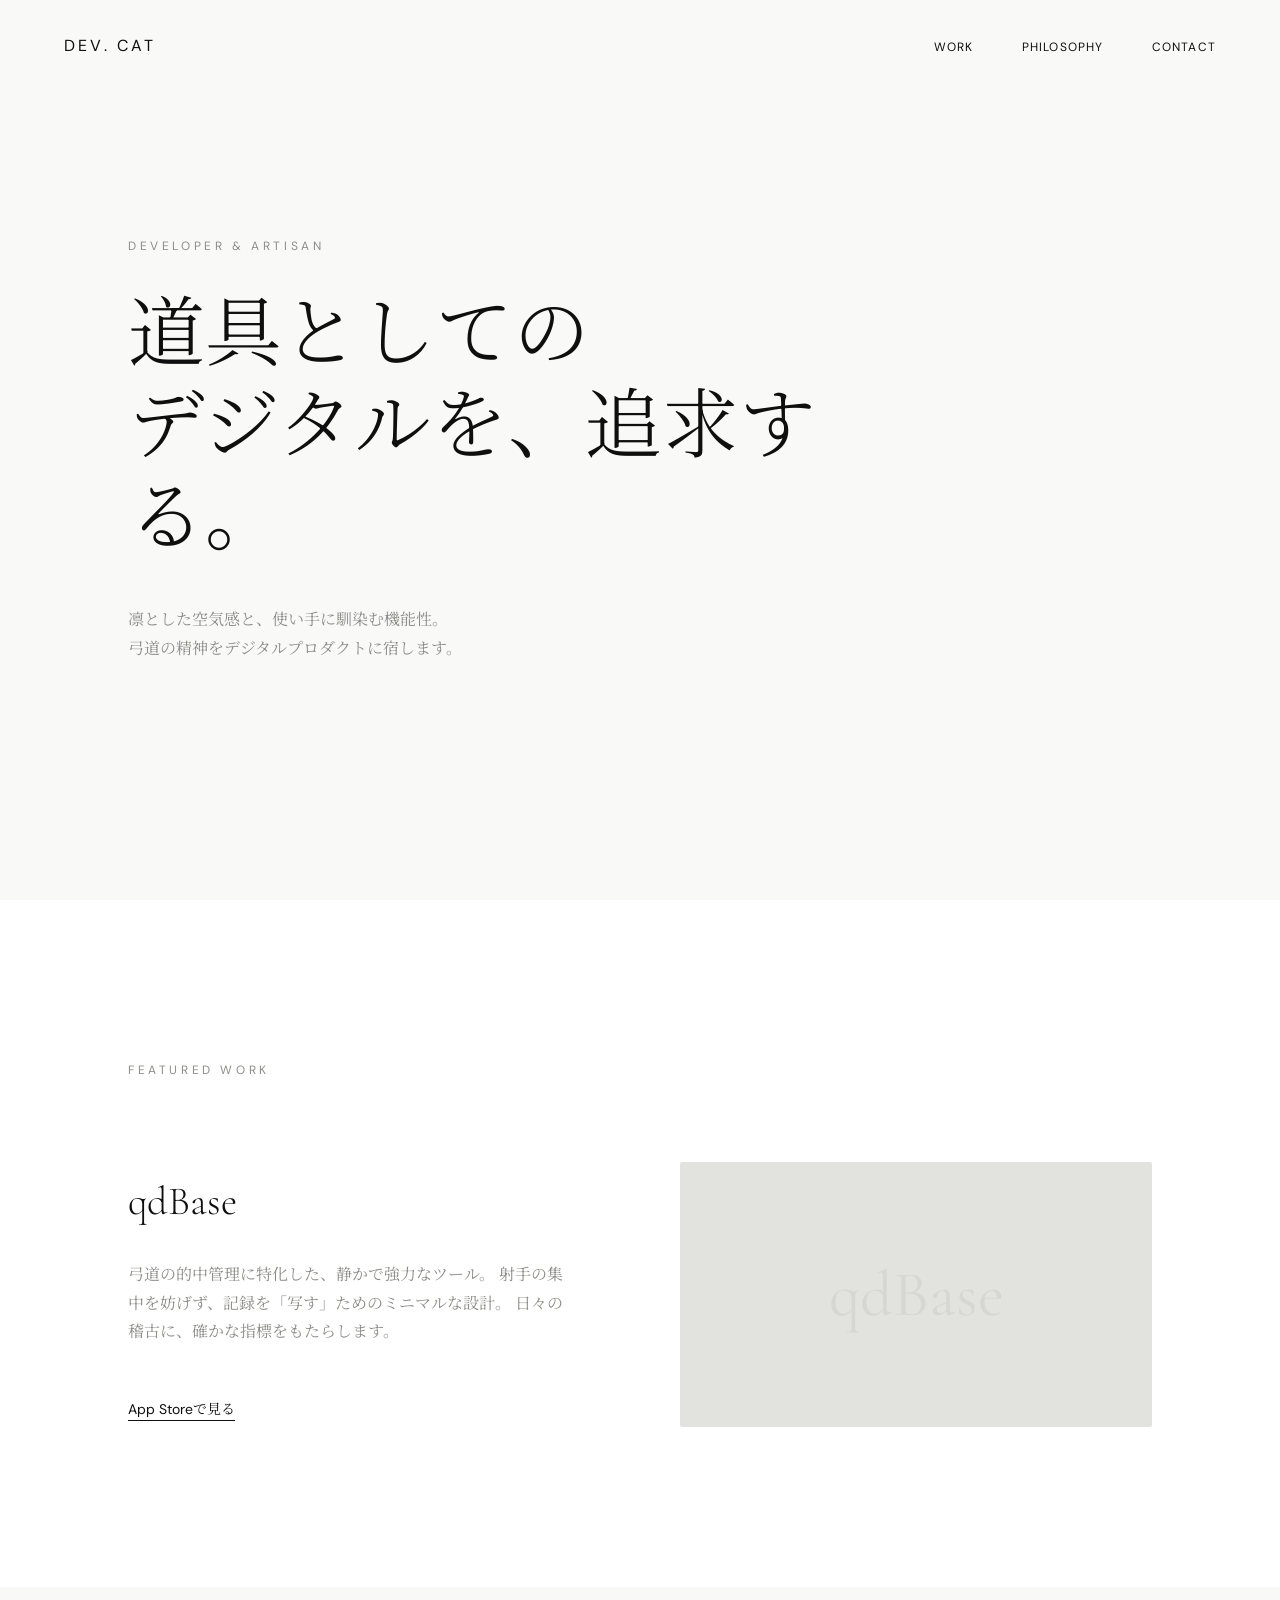
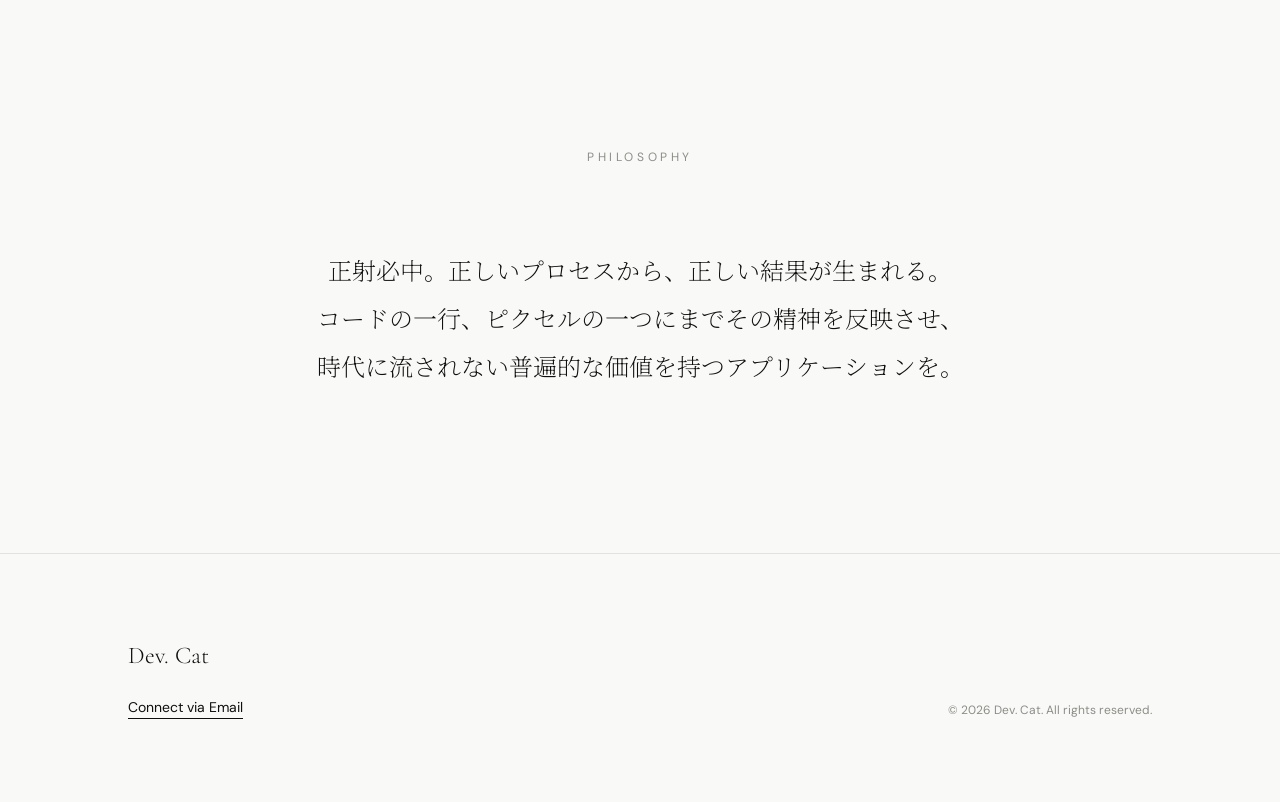
==== index.html @ e1cfe3ef "Rename profile_1.html to index.html" ====
<!DOCTYPE html>
<html lang="ja">
<head>
    <meta charset="UTF-8">
    <meta name="viewport" content="width=device-width, initial-scale=1.0">
    <title>Dev. Cat — Digital Craftsmanship</title>
    <link rel="preconnect" href="https://fonts.googleapis.com">
    <link rel="preconnect" href="https://fonts.gstatic.com" crossorigin>
    <link href="https://fonts.googleapis.com/css2?family=Cormorant+Garamond:wght@300;400&family=Noto+Serif+JP:wght@200;400&family=DM+Sans:wght@400&display=swap" rel="stylesheet">
    <style>
        * {
            margin: 0;
            padding: 0;
            box-sizing: border-box;
        }

        :root {
            --noir: #0F0F0F;
            --pearl: #F9F9F7;
            --ash: #8C8C88;
            --smoke: #E2E2DF;
            --accent: #8A9A5B; /* 弓道の静寂をイメージした落ち着いた緑（苔色） */
        }

        body {
            font-family: 'DM Sans', 'Noto Serif JP', serif;
            background-color: var(--pearl);
            color: var(--noir);
            line-height: 1.8;
            -webkit-font-smoothing: antialiased;
        }

        .serif {
            font-family: 'Cormorant Garamond', 'Noto Serif JP', serif;
            font-weight: 300;
        }

        /* Navigation */
        nav {
            position: fixed;
            top: 0;
            left: 0;
            right: 0;
            z-index: 1000;
            padding: 2rem 5vw;
            display: flex;
            justify-content: space-between;
            align-items: center;
            background: rgba(249, 249, 247, 0.8);
            backdrop-filter: blur(10px);
        }

        .logo {
            font-size: 1rem;
            letter-spacing: 0.2em;
            font-weight: 400;
            text-transform: uppercase;
        }

        .nav-links {
            display: flex;
            gap: 3rem;
            list-style: none;
        }

        .nav-links a {
            color: var(--noir);
            text-decoration: none;
            font-size: 0.75rem;
            letter-spacing: 0.1em;
            text-transform: uppercase;
            transition: color 0.3s ease;
        }

        .nav-links a:hover {
            color: var(--accent);
        }

        /* Hero */
        .hero {
            height: 100vh;
            display: flex;
            align-items: center;
            padding: 0 10vw;
        }

        .hero-content {
            max-width: 800px;
        }

        .hero-pretitle {
            font-size: 0.75rem;
            letter-spacing: 0.3em;
            text-transform: uppercase;
            color: var(--ash);
            margin-bottom: 2rem;
        }

        .hero-title {
            font-size: clamp(2.5rem, 6vw, 5rem);
            line-height: 1.2;
            margin-bottom: 2.5rem;
        }

        /* Work Section */
        .work {
            padding: 10rem 10vw;
            background: #fff;
        }

        .section-label {
            font-size: 0.75rem;
            letter-spacing: 0.3em;
            text-transform: uppercase;
            color: var(--ash);
            margin-bottom: 5rem;
        }

        .app-card {
            display: grid;
            grid-template-columns: 1fr 1fr;
            gap: 5rem;
            align-items: center;
        }

        .app-info h3 {
            font-size: 2.5rem;
            margin-bottom: 1.5rem;
            font-weight: 300;
        }

        .app-description {
            color: var(--ash);
            margin-bottom: 3rem;
            font-size: 1rem;
            max-width: 450px;
        }

        .app-visual {
            background: var(--smoke);
            aspect-ratio: 16/9;
            display: flex;
            align-items: center;
            justify-content: center;
            position: relative;
            overflow: hidden;
            border-radius: 2px;
        }

        .app-visual::after {
            content: "qdBase";
            font-family: 'Cormorant Garamond', serif;
            font-size: 4rem;
            color: rgba(0,0,0,0.05);
        }

        /* Philosophy */
        .philosophy {
            padding: 10rem 10vw;
            text-align: center;
        }

        .philosophy-text {
            font-size: 1.5rem;
            max-width: 800px;
            margin: 0 auto;
            line-height: 2;
            font-weight: 200;
        }

        /* Footer */
        footer {
            padding: 5rem 10vw;
            border-top: 1px solid var(--smoke);
            display: flex;
            justify-content: space-between;
            align-items: flex-end;
        }

        .footer-left h2 {
            font-size: 1.5rem;
            margin-bottom: 1rem;
        }

        .contact-link {
            color: var(--noir);
            text-decoration: none;
            border-bottom: 1px solid var(--noir);
            padding-bottom: 2px;
            font-size: 0.875rem;
        }

        .copyright {
            font-size: 0.75rem;
            color: var(--ash);
        }

        @media (max-width: 768px) {
            .app-card { grid-template-columns: 1fr; gap: 3rem; }
            .nav-links { display: none; }
            footer { flex-direction: column; align-items: flex-start; gap: 3rem; }
        }
    </style>
</head>
<body>

    <nav>
        <div class="logo">Dev. Cat</div>
        <ul class="nav-links">
            <li><a href="#work">Work</a></li>
            <li><a href="#philosophy">Philosophy</a></li>
            <li><a href="mailto:your-email@example.com">Contact</a></li>
        </ul>
    </nav>

    <section class="hero">
        <div class="hero-content">
            <div class="hero-pretitle">Developer & Artisan</div>
            <h1 class="hero-title serif">道具としての<br>デジタルを、追求する。</h1>
            <p style="color: var(--ash);">凛とした空気感と、使い手に馴染む機能性。<br>弓道の精神をデジタルプロダクトに宿します。</p>
        </div>
    </section>

    <section class="work" id="work">
        <div class="section-label">Featured Work</div>
        <div class="app-card">
            <div class="app-info">
                <h3 class="serif">qdBase</h3>
                <p class="app-description">
                    弓道の的中管理に特化した、静かで強力なツール。
                    射手の集中を妨げず、記録を「写す」ためのミニマルな設計。
                    日々の稽古に、確かな指標をもたらします。
                </p>
                <a href="https://apps.apple.com/jp/app/qdbase-%E5%BC%93%E9%81%93%E3%81%AE%E7%9A%84%E4%B8%AD%E7%AE%A1%E7%90%86%E3%81%AB%E7%89%B9%E5%8C%96%E3%81%97%E3%81%9F%E3%82%A2%E3%83%97%E3%83%AA/id6754814954" class="contact-link" target="_blank">App Storeで見る</a>
            </div>
            <div class="app-visual">
                </div>
        </div>
    </section>

    <section class="philosophy" id="philosophy">
        <div class="section-label">Philosophy</div>
        <p class="philosophy-text serif">
            正射必中。正しいプロセスから、正しい結果が生まれる。<br>
            コードの一行、ピクセルの一つにまでその精神を反映させ、<br>
            時代に流されない普遍的な価値を持つアプリケーションを。
        </p>
    </section>

    <footer>
        <div class="footer-left">
            <h2 class="serif">Dev. Cat</h2>
            <a href="mailto:your-email@example.com" class="contact-link">Connect via Email</a>
        </div>
        <div class="copyright">
            &copy; 2026 Dev. Cat. All rights reserved.
        </div>
    </footer>

</body>
</html>
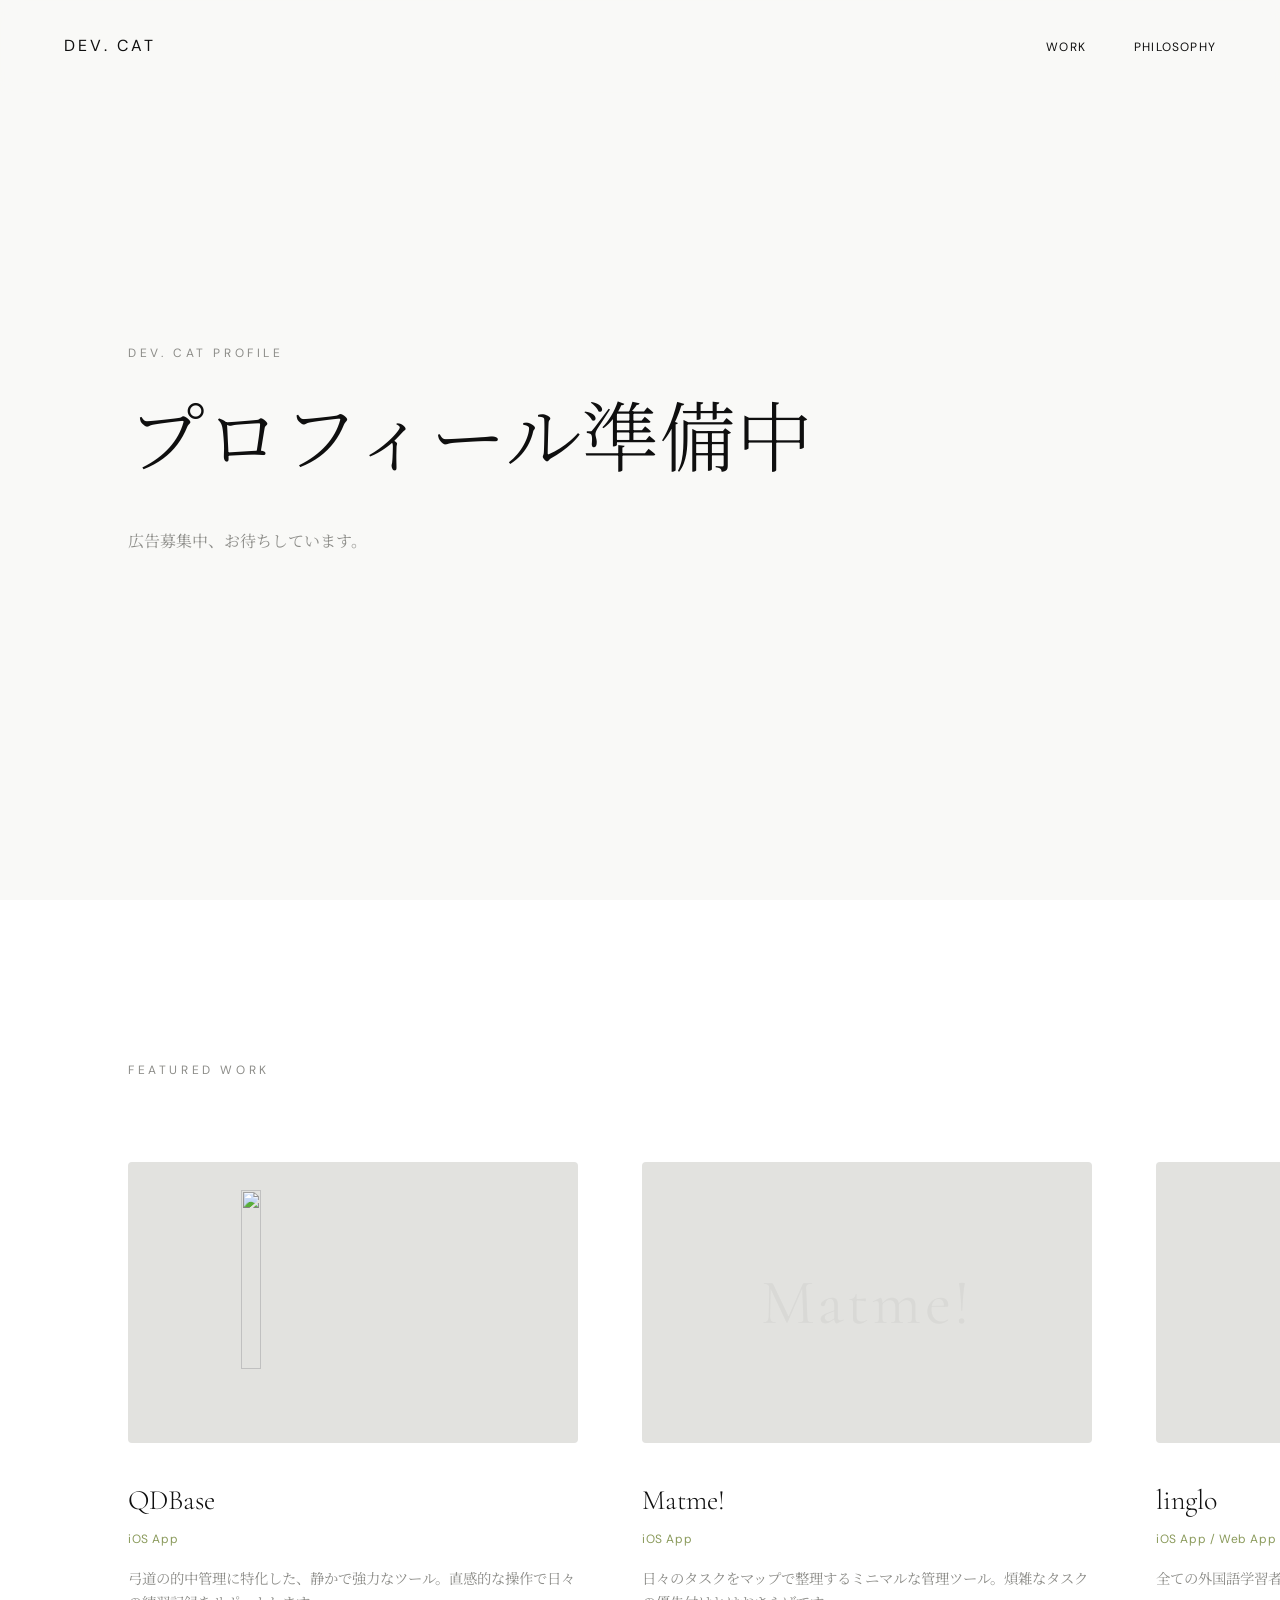
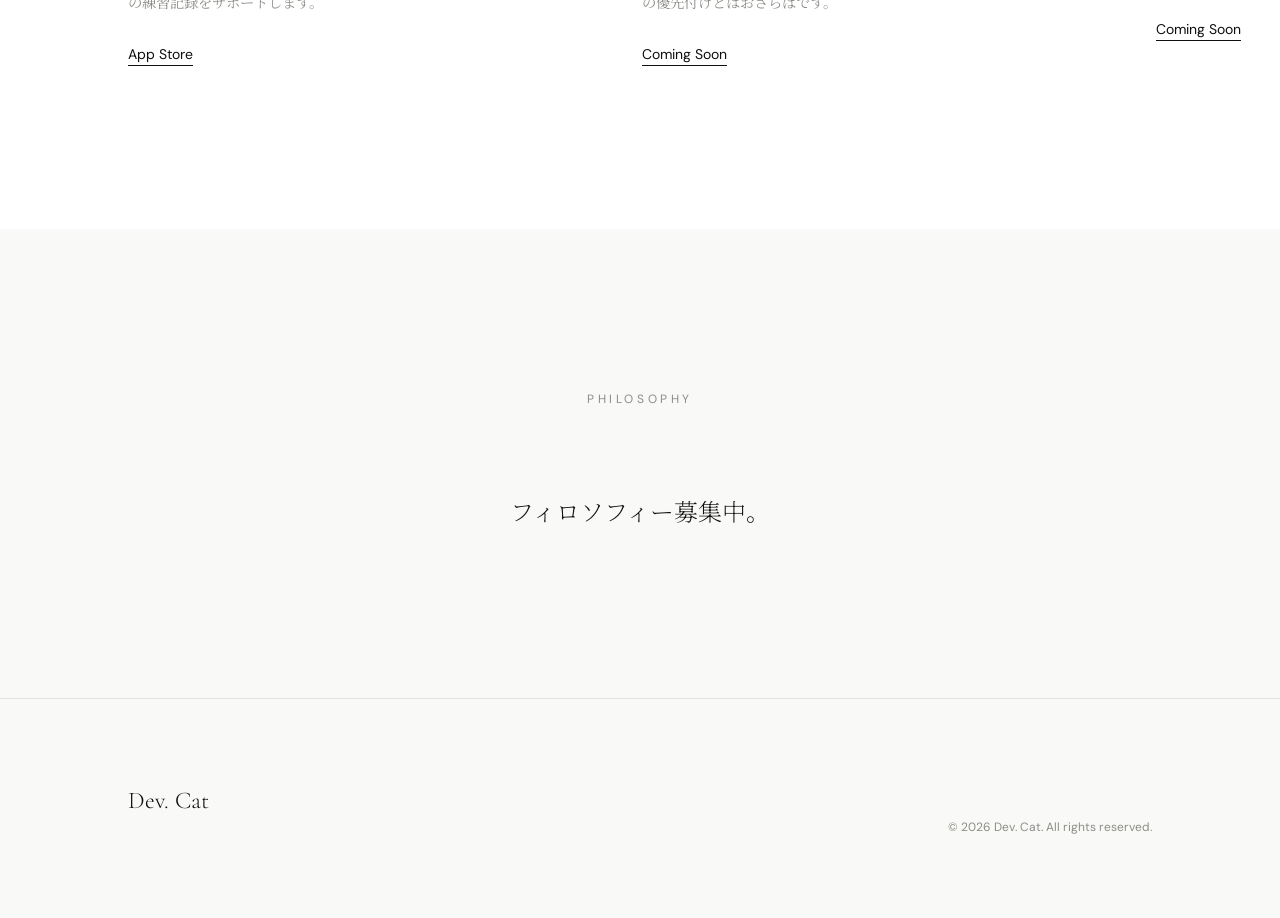
==== commit 1fcd3648: "updated" ====
--- a/index.html
+++ b/index.html
@@ -7,200 +7,7 @@
     <link rel="preconnect" href="https://fonts.googleapis.com">
     <link rel="preconnect" href="https://fonts.gstatic.com" crossorigin>
     <link href="https://fonts.googleapis.com/css2?family=Cormorant+Garamond:wght@300;400&family=Noto+Serif+JP:wght@200;400&family=DM+Sans:wght@400&display=swap" rel="stylesheet">
-    <style>
-        * {
-            margin: 0;
-            padding: 0;
-            box-sizing: border-box;
-        }
-
-        :root {
-            --noir: #0F0F0F;
-            --pearl: #F9F9F7;
-            --ash: #8C8C88;
-            --smoke: #E2E2DF;
-            --accent: #8A9A5B; /* 弓道の静寂をイメージした落ち着いた緑（苔色） */
-        }
-
-        body {
-            font-family: 'DM Sans', 'Noto Serif JP', serif;
-            background-color: var(--pearl);
-            color: var(--noir);
-            line-height: 1.8;
-            -webkit-font-smoothing: antialiased;
-        }
-
-        .serif {
-            font-family: 'Cormorant Garamond', 'Noto Serif JP', serif;
-            font-weight: 300;
-        }
-
-        /* Navigation */
-        nav {
-            position: fixed;
-            top: 0;
-            left: 0;
-            right: 0;
-            z-index: 1000;
-            padding: 2rem 5vw;
-            display: flex;
-            justify-content: space-between;
-            align-items: center;
-            background: rgba(249, 249, 247, 0.8);
-            backdrop-filter: blur(10px);
-        }
-
-        .logo {
-            font-size: 1rem;
-            letter-spacing: 0.2em;
-            font-weight: 400;
-            text-transform: uppercase;
-        }
-
-        .nav-links {
-            display: flex;
-            gap: 3rem;
-            list-style: none;
-        }
-
-        .nav-links a {
-            color: var(--noir);
-            text-decoration: none;
-            font-size: 0.75rem;
-            letter-spacing: 0.1em;
-            text-transform: uppercase;
-            transition: color 0.3s ease;
-        }
-
-        .nav-links a:hover {
-            color: var(--accent);
-        }
-
-        /* Hero */
-        .hero {
-            height: 100vh;
-            display: flex;
-            align-items: center;
-            padding: 0 10vw;
-        }
-
-        .hero-content {
-            max-width: 800px;
-        }
-
-        .hero-pretitle {
-            font-size: 0.75rem;
-            letter-spacing: 0.3em;
-            text-transform: uppercase;
-            color: var(--ash);
-            margin-bottom: 2rem;
-        }
-
-        .hero-title {
-            font-size: clamp(2.5rem, 6vw, 5rem);
-            line-height: 1.2;
-            margin-bottom: 2.5rem;
-        }
-
-        /* Work Section */
-        .work {
-            padding: 10rem 10vw;
-            background: #fff;
-        }
-
-        .section-label {
-            font-size: 0.75rem;
-            letter-spacing: 0.3em;
-            text-transform: uppercase;
-            color: var(--ash);
-            margin-bottom: 5rem;
-        }
-
-        .app-card {
-            display: grid;
-            grid-template-columns: 1fr 1fr;
-            gap: 5rem;
-            align-items: center;
-        }
-
-        .app-info h3 {
-            font-size: 2.5rem;
-            margin-bottom: 1.5rem;
-            font-weight: 300;
-        }
-
-        .app-description {
-            color: var(--ash);
-            margin-bottom: 3rem;
-            font-size: 1rem;
-            max-width: 450px;
-        }
-
-        .app-visual {
-            background: var(--smoke);
-            aspect-ratio: 16/9;
-            display: flex;
-            align-items: center;
-            justify-content: center;
-            position: relative;
-            overflow: hidden;
-            border-radius: 2px;
-        }
-
-        .app-visual::after {
-            content: "qdBase";
-            font-family: 'Cormorant Garamond', serif;
-            font-size: 4rem;
-            color: rgba(0,0,0,0.05);
-        }
-
-        /* Philosophy */
-        .philosophy {
-            padding: 10rem 10vw;
-            text-align: center;
-        }
-
-        .philosophy-text {
-            font-size: 1.5rem;
-            max-width: 800px;
-            margin: 0 auto;
-            line-height: 2;
-            font-weight: 200;
-        }
-
-        /* Footer */
-        footer {
-            padding: 5rem 10vw;
-            border-top: 1px solid var(--smoke);
-            display: flex;
-            justify-content: space-between;
-            align-items: flex-end;
-        }
-
-        .footer-left h2 {
-            font-size: 1.5rem;
-            margin-bottom: 1rem;
-        }
-
-        .contact-link {
-            color: var(--noir);
-            text-decoration: none;
-            border-bottom: 1px solid var(--noir);
-            padding-bottom: 2px;
-            font-size: 0.875rem;
-        }
-
-        .copyright {
-            font-size: 0.75rem;
-            color: var(--ash);
-        }
-
-        @media (max-width: 768px) {
-            .app-card { grid-template-columns: 1fr; gap: 3rem; }
-            .nav-links { display: none; }
-            footer { flex-direction: column; align-items: flex-start; gap: 3rem; }
-        }
-    </style>
+    <link rel="stylesheet" href="css/style.css">
 </head>
 <body>
 
@@ -209,53 +16,73 @@
         <ul class="nav-links">
             <li><a href="#work">Work</a></li>
             <li><a href="#philosophy">Philosophy</a></li>
-            <li><a href="mailto:your-email@example.com">Contact</a></li>
         </ul>
     </nav>
 
     <section class="hero">
         <div class="hero-content">
-            <div class="hero-pretitle">Developer & Artisan</div>
-            <h1 class="hero-title serif">道具としての<br>デジタルを、追求する。</h1>
-            <p style="color: var(--ash);">凛とした空気感と、使い手に馴染む機能性。<br>弓道の精神をデジタルプロダクトに宿します。</p>
+            <div class="hero-pretitle">Dev. Cat Profile</div>
+            <h1 class="hero-title serif">プロフィール準備中</h1>
+            <p class="hero-subtitle">広告募集中、お待ちしています。</p>
         </div>
     </section>
 
     <section class="work" id="work">
         <div class="section-label">Featured Work</div>
-        <div class="app-card">
-            <div class="app-info">
-                <h3 class="serif">qdBase</h3>
-                <p class="app-description">
-                    弓道の的中管理に特化した、静かで強力なツール。
-                    射手の集中を妨げず、記録を「写す」ためのミニマルな設計。
-                    日々の稽古に、確かな指標をもたらします。
-                </p>
-                <a href="https://apps.apple.com/jp/app/qdbase-%E5%BC%93%E9%81%93%E3%81%AE%E7%9A%84%E4%B8%AD%E7%AE%A1%E7%90%86%E3%81%AB%E7%89%B9%E5%8C%96%E3%81%97%E3%81%9F%E3%82%A2%E3%83%97%E3%83%AA/id6754814954" class="contact-link" target="_blank">App Storeで見る</a>
+
+        <div class="work-slider">
+
+            <div class="work-card">
+                <div class="app-visual app-visual--has-icon">
+                    <img src="img/icon.svg" alt="" class="app-visual__icon" width="685" height="687">
+                </div>
+                <div class="app-info-mini">
+                    <h3 class="serif">QDBase</h3>
+                    <p class="app-tag">iOS App</p>
+                    <p class="app-description-mini">弓道の的中管理に特化した、静かで強力なツール。直感的な操作で日々の練習記録をサポートします。</p>
+                    <a href="https://apps.apple.com/jp/app/qdbase-%E5%BC%93%E9%81%93%E3%81%AE%E7%9A%84%E4%B8%AD%E7%AE%A1%E7%90%86%E3%81%AB%E7%89%B9%E5%8C%96%E3%81%97%E3%81%9F%E3%82%A2%E3%83%97%E3%83%AA/id6754814954" class="contact-link" target="_blank" rel="noopener noreferrer">App Store</a>
+                </div>
             </div>
-            <div class="app-visual">
+
+            <div class="work-card">
+                <div class="app-visual" style="--app-name: 'Matme!';"></div>
+                <div class="app-info-mini">
+                    <h3 class="serif">Matme!</h3>
+                    <p class="app-tag">iOS App</p>
+                    <p class="app-description-mini">日々のタスクをマップで整理するミニマルな管理ツール。煩雑なタスクの優先付けとはおさらばです。</p>
+                    <a href="#" class="contact-link">Coming Soon</a>
                 </div>
+            </div>
+
+            <div class="work-card">
+                <div class="app-visual" style="--app-name: 'linglo';"></div>
+                <div class="app-info-mini">
+                    <h3 class="serif">linglo</h3>
+                    <p class="app-tag">iOS App / Web App</p>
+                    <p class="app-description-mini">全ての外国語学習者に向けた単語帳アプリ。</p>
+                    <a href="#" class="contact-link">Coming Soon</a>
+                </div>
+            </div>
+
         </div>
     </section>
 
     <section class="philosophy" id="philosophy">
         <div class="section-label">Philosophy</div>
         <p class="philosophy-text serif">
-            正射必中。正しいプロセスから、正しい結果が生まれる。<br>
-            コードの一行、ピクセルの一つにまでその精神を反映させ、<br>
-            時代に流されない普遍的な価値を持つアプリケーションを。
+            フィロソフィー募集中。
         </p>
     </section>
 
     <footer>
         <div class="footer-left">
             <h2 class="serif">Dev. Cat</h2>
-            <a href="mailto:your-email@example.com" class="contact-link">Connect via Email</a>
         </div>
         <div class="copyright">
             &copy; 2026 Dev. Cat. All rights reserved.
         </div>
     </footer>
 
+    <script src="js/main.js" defer></script>
 </body>
 </html>
--- a/css/style.css
+++ b/css/style.css
@@ -0,0 +1,278 @@
+* {
+    margin: 0;
+    padding: 0;
+    box-sizing: border-box;
+}
+
+:root {
+    --noir: #0F0F0F;
+    --pearl: #F9F9F7;
+    --ash: #8C8C88;
+    --smoke: #E2E2DF;
+    --accent: #8A9A5B; /* 弓道の静寂をイメージした落ち着いた緑（苔色） */
+}
+
+body {
+    font-family: 'DM Sans', 'Noto Serif JP', serif;
+    background-color: var(--pearl);
+    color: var(--noir);
+    line-height: 1.8;
+    -webkit-font-smoothing: antialiased;
+}
+
+.serif {
+    font-family: 'Cormorant Garamond', 'Noto Serif JP', serif;
+    font-weight: 300;
+}
+
+/* Navigation */
+nav {
+    position: fixed;
+    top: 0;
+    left: 0;
+    right: 0;
+    z-index: 1000;
+    padding: 2rem 5vw;
+    display: flex;
+    justify-content: space-between;
+    align-items: center;
+    background: rgba(249, 249, 247, 0.8);
+    backdrop-filter: blur(10px);
+}
+
+.logo {
+    font-size: 1rem;
+    letter-spacing: 0.2em;
+    font-weight: 400;
+    text-transform: uppercase;
+}
+
+.nav-links {
+    display: flex;
+    gap: 3rem;
+    list-style: none;
+}
+
+.nav-links a {
+    color: var(--noir);
+    text-decoration: none;
+    font-size: 0.75rem;
+    letter-spacing: 0.1em;
+    text-transform: uppercase;
+    transition: color 0.3s ease;
+}
+
+.nav-links a:hover {
+    color: var(--accent);
+}
+
+/* Hero */
+.hero {
+    height: 100vh;
+    display: flex;
+    align-items: center;
+    padding: 0 10vw;
+}
+
+.hero-content {
+    max-width: 800px;
+}
+
+.hero-pretitle {
+    font-size: 0.75rem;
+    letter-spacing: 0.3em;
+    text-transform: uppercase;
+    color: var(--ash);
+    margin-bottom: 2rem;
+}
+
+.hero-title {
+    font-size: clamp(2.5rem, 6vw, 5rem);
+    line-height: 1.2;
+    margin-bottom: 2.5rem;
+}
+
+.hero-subtitle {
+    color: var(--ash);
+}
+
+/* Work Section */
+.work {
+    padding: 10rem 0 10rem 10vw;
+    background: #fff;
+    overflow: hidden;
+}
+
+.section-label {
+    font-size: 0.75rem;
+    letter-spacing: 0.3em;
+    text-transform: uppercase;
+    color: var(--ash);
+    margin-bottom: 5rem;
+}
+
+.work .section-label {
+    padding-right: 10vw;
+}
+
+.work-slider {
+    display: flex;
+    gap: 4rem;
+    overflow-x: auto;
+    overflow-y: hidden;
+    scroll-snap-type: x mandatory;
+    padding-right: 10vw;
+    -ms-overflow-style: none;
+    scrollbar-width: none;
+}
+
+.work-slider::-webkit-scrollbar {
+    display: none;
+}
+
+.work-card {
+    flex: 0 0 450px;
+    scroll-snap-align: start;
+    display: flex;
+    flex-direction: column;
+    gap: 2rem;
+}
+
+.app-visual {
+    background: var(--smoke);
+    width: 100%;
+    aspect-ratio: 16/10;
+    display: flex;
+    align-items: center;
+    justify-content: center;
+    position: relative;
+    overflow: hidden;
+    border-radius: 4px;
+    transition: transform 0.4s cubic-bezier(0.16, 1, 0.3, 1);
+}
+
+.work-card:hover .app-visual {
+    transform: translateY(-4px);
+}
+
+.app-visual::after {
+    content: var(--app-name, "qdBase");
+    font-family: 'Cormorant Garamond', serif;
+    font-size: 4rem;
+    color: rgba(0, 0, 0, 0.04);
+    letter-spacing: 0.05em;
+}
+
+.app-visual--has-icon::after {
+    display: none;
+}
+
+.app-visual__icon {
+    width: auto;
+    height: min(80%, 14rem);
+    max-width: 80%;
+    object-fit: contain;
+    display: block;
+}
+
+.app-info-mini h3 {
+    font-size: 1.75rem;
+    margin-bottom: 0.25rem;
+    font-weight: 300;
+}
+
+.app-tag {
+    font-size: 0.75rem;
+    color: var(--accent);
+    letter-spacing: 0.05em;
+    margin-bottom: 1rem;
+}
+
+.app-description-mini {
+    color: var(--ash);
+    font-size: 0.9rem;
+    line-height: 1.7;
+    margin-bottom: 1.5rem;
+    display: -webkit-box;
+    -webkit-line-clamp: 3;
+    -webkit-box-orient: vertical;
+    overflow: hidden;
+}
+
+/* Philosophy */
+.philosophy {
+    padding: 10rem 10vw;
+    text-align: center;
+}
+
+.philosophy .section-label {
+    text-align: center;
+}
+
+.philosophy-text {
+    font-size: 1.5rem;
+    max-width: 800px;
+    margin: 0 auto;
+    line-height: 2;
+    font-weight: 200;
+}
+
+/* Footer */
+footer {
+    padding: 5rem 10vw;
+    border-top: 1px solid var(--smoke);
+    display: flex;
+    justify-content: space-between;
+    align-items: flex-end;
+}
+
+.footer-left h2 {
+    font-size: 1.5rem;
+    margin-bottom: 1rem;
+}
+
+.contact-link {
+    color: var(--noir);
+    text-decoration: none;
+    border-bottom: 1px solid var(--noir);
+    padding-bottom: 2px;
+    font-size: 0.875rem;
+}
+
+.copyright {
+    font-size: 0.75rem;
+    color: var(--ash);
+}
+
+@media (max-width: 768px) {
+    .work {
+        padding: 6rem 0 6rem 6vw;
+    }
+
+    .work .section-label {
+        padding-right: 6vw;
+    }
+
+    .work-slider {
+        gap: 2rem;
+        padding-right: 6vw;
+    }
+
+    .work-card {
+        flex: 0 0 80vw;
+    }
+
+    .app-info-mini h3 {
+        font-size: 1.5rem;
+    }
+
+    .nav-links {
+        display: none;
+    }
+
+    footer {
+        flex-direction: column;
+        align-items: flex-start;
+        gap: 3rem;
+    }
+}
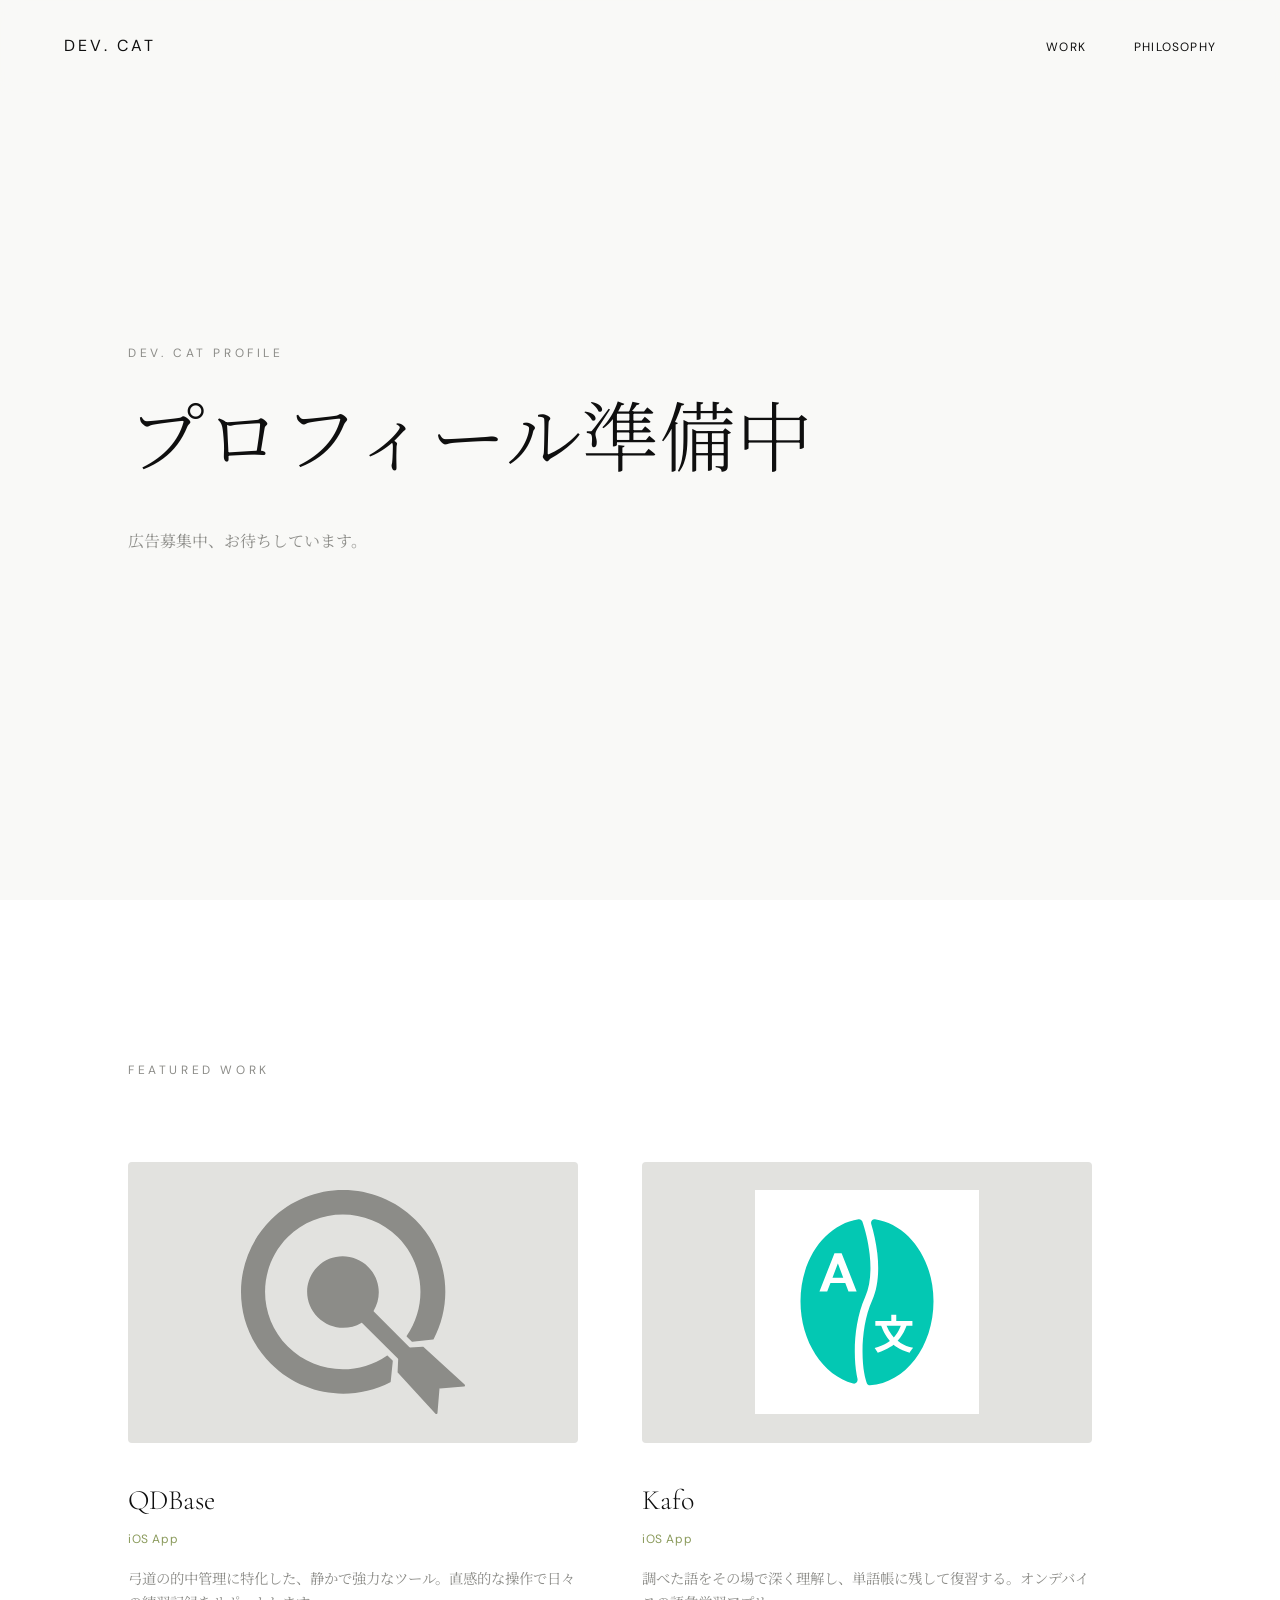
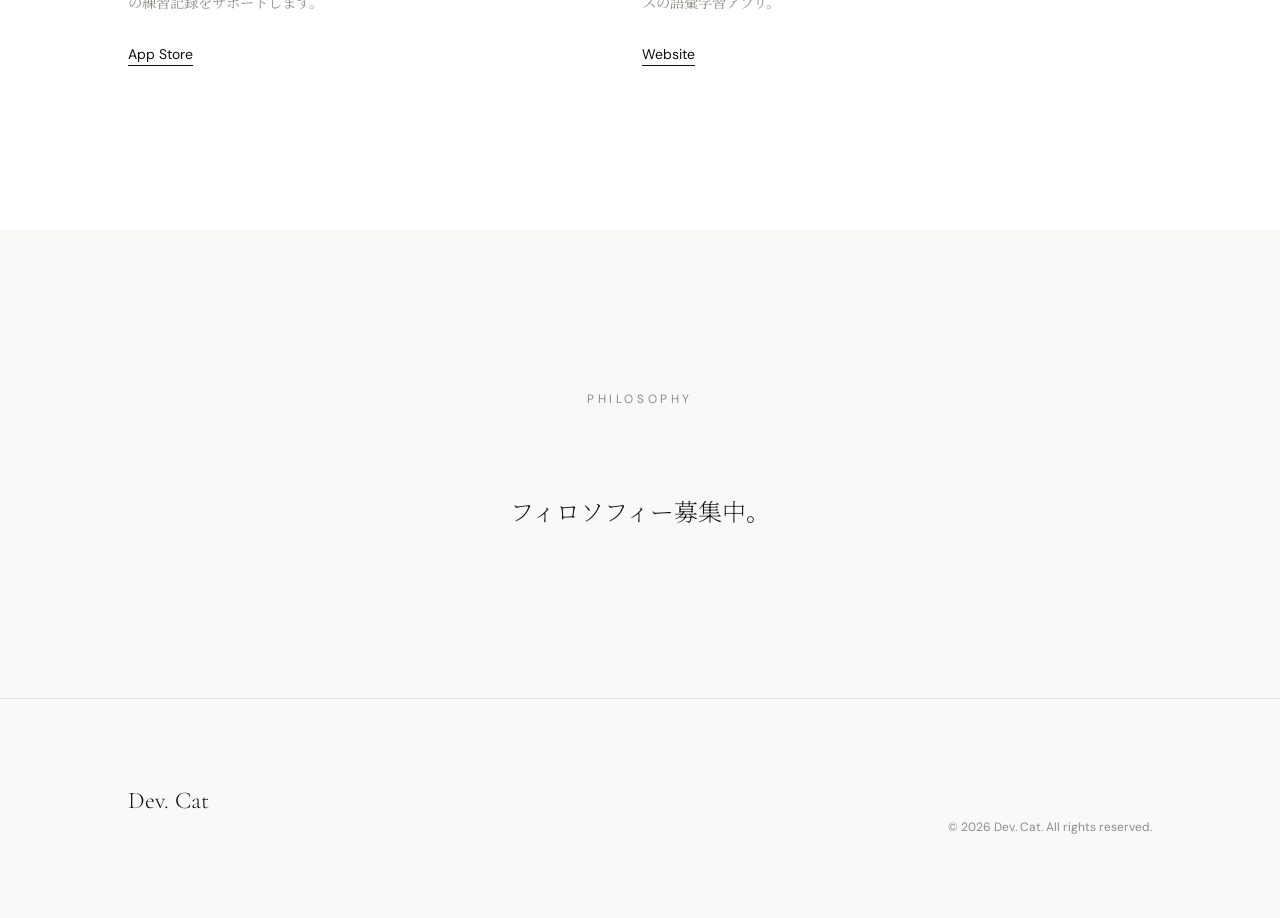
==== commit ab84dd8c: "2" ====
--- a/index.html
+++ b/index.html
@@ -45,22 +45,14 @@
             </div>
 
             <div class="work-card">
-                <div class="app-visual" style="--app-name: 'Matme!';"></div>
+                <div class="app-visual app-visual--has-icon">
+                    <img src="img/kafo-icon-full.svg" alt="" class="app-visual__icon" width="1024" height="1024">
+                </div>
                 <div class="app-info-mini">
-                    <h3 class="serif">Matme!</h3>
+                    <h3 class="serif">Kafo</h3>
                     <p class="app-tag">iOS App</p>
-                    <p class="app-description-mini">日々のタスクをマップで整理するミニマルな管理ツール。煩雑なタスクの優先付けとはおさらばです。</p>
-                    <a href="#" class="contact-link">Coming Soon</a>
-                </div>
-            </div>
-
-            <div class="work-card">
-                <div class="app-visual" style="--app-name: 'linglo';"></div>
-                <div class="app-info-mini">
-                    <h3 class="serif">linglo</h3>
-                    <p class="app-tag">iOS App / Web App</p>
-                    <p class="app-description-mini">全ての外国語学習者に向けた単語帳アプリ。</p>
-                    <a href="#" class="contact-link">Coming Soon</a>
+                    <p class="app-description-mini">調べた語をその場で深く理解し、単語帳に残して復習する。オンデバイスの語彙学習アプリ。</p>
+                    <a href="https://devcat202510-gitty.github.io/kafo-legal/" class="contact-link" target="_blank" rel="noopener noreferrer">Website</a>
                 </div>
             </div>
 
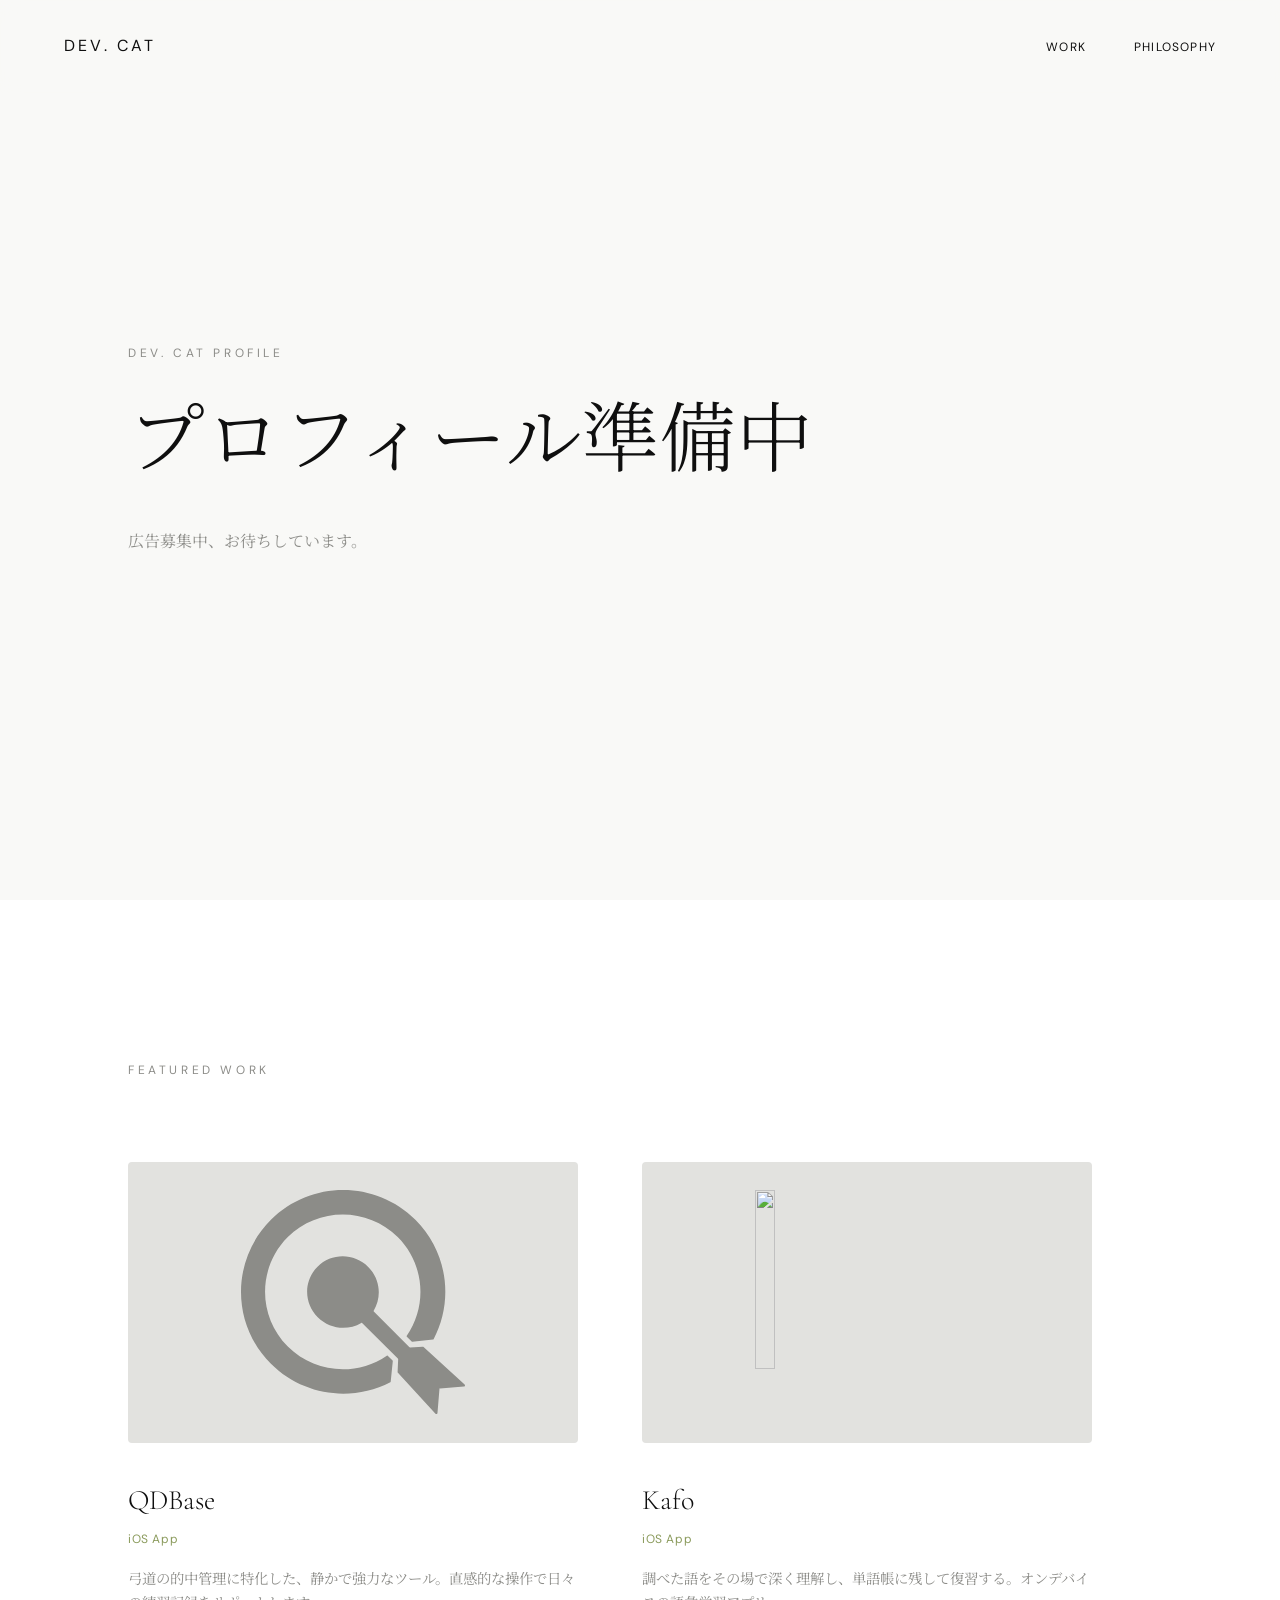
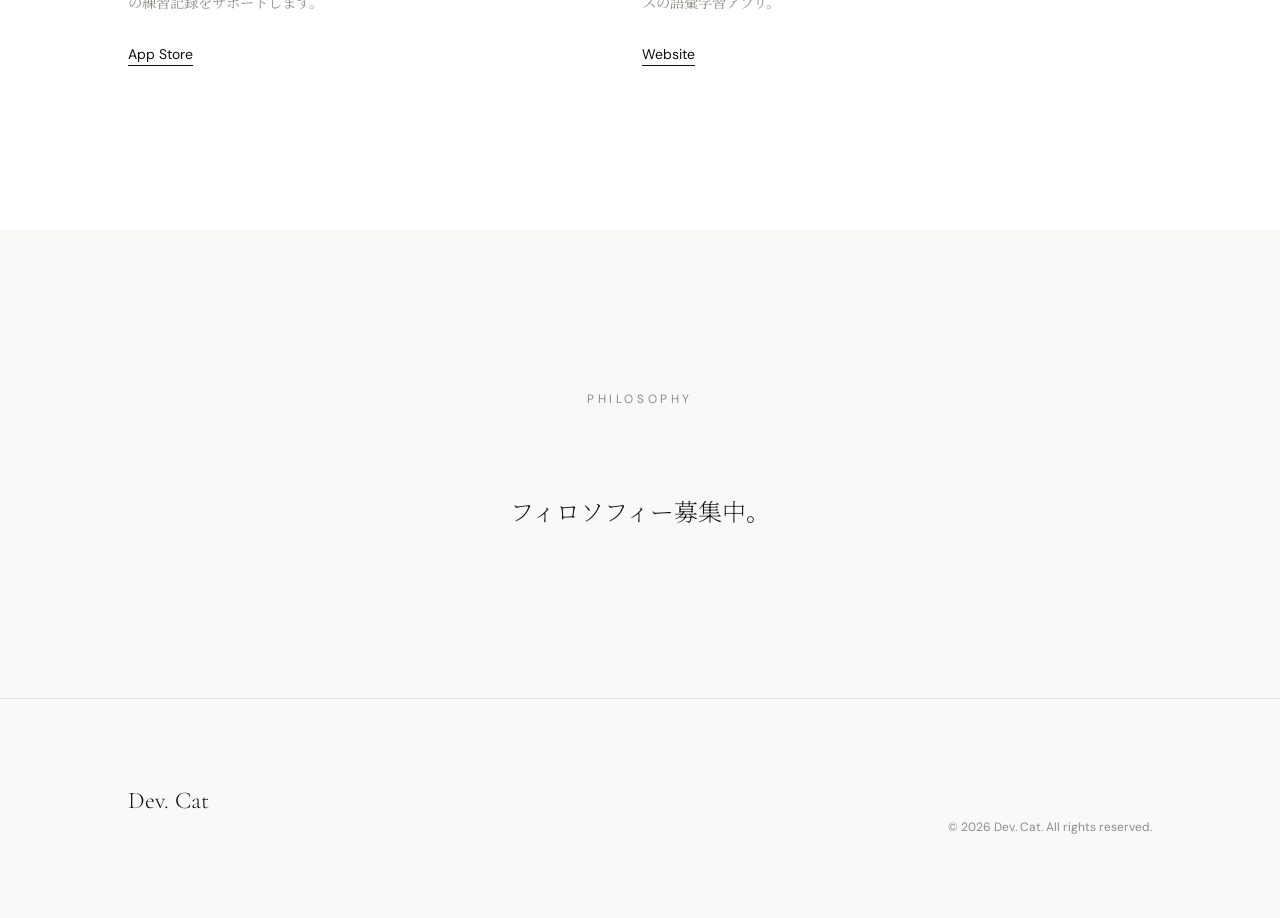
==== commit ea2ff838: "3" ====
--- a/index.html
+++ b/index.html
@@ -46,7 +46,7 @@
 
             <div class="work-card">
                 <div class="app-visual app-visual--has-icon">
-                    <img src="img/kafo-icon-full.svg" alt="" class="app-visual__icon" width="1024" height="1024">
+                    <img src="img/kafo-icon.svg" alt="" class="app-visual__icon" width="1024" height="1024">
                 </div>
                 <div class="app-info-mini">
                     <h3 class="serif">Kafo</h3>
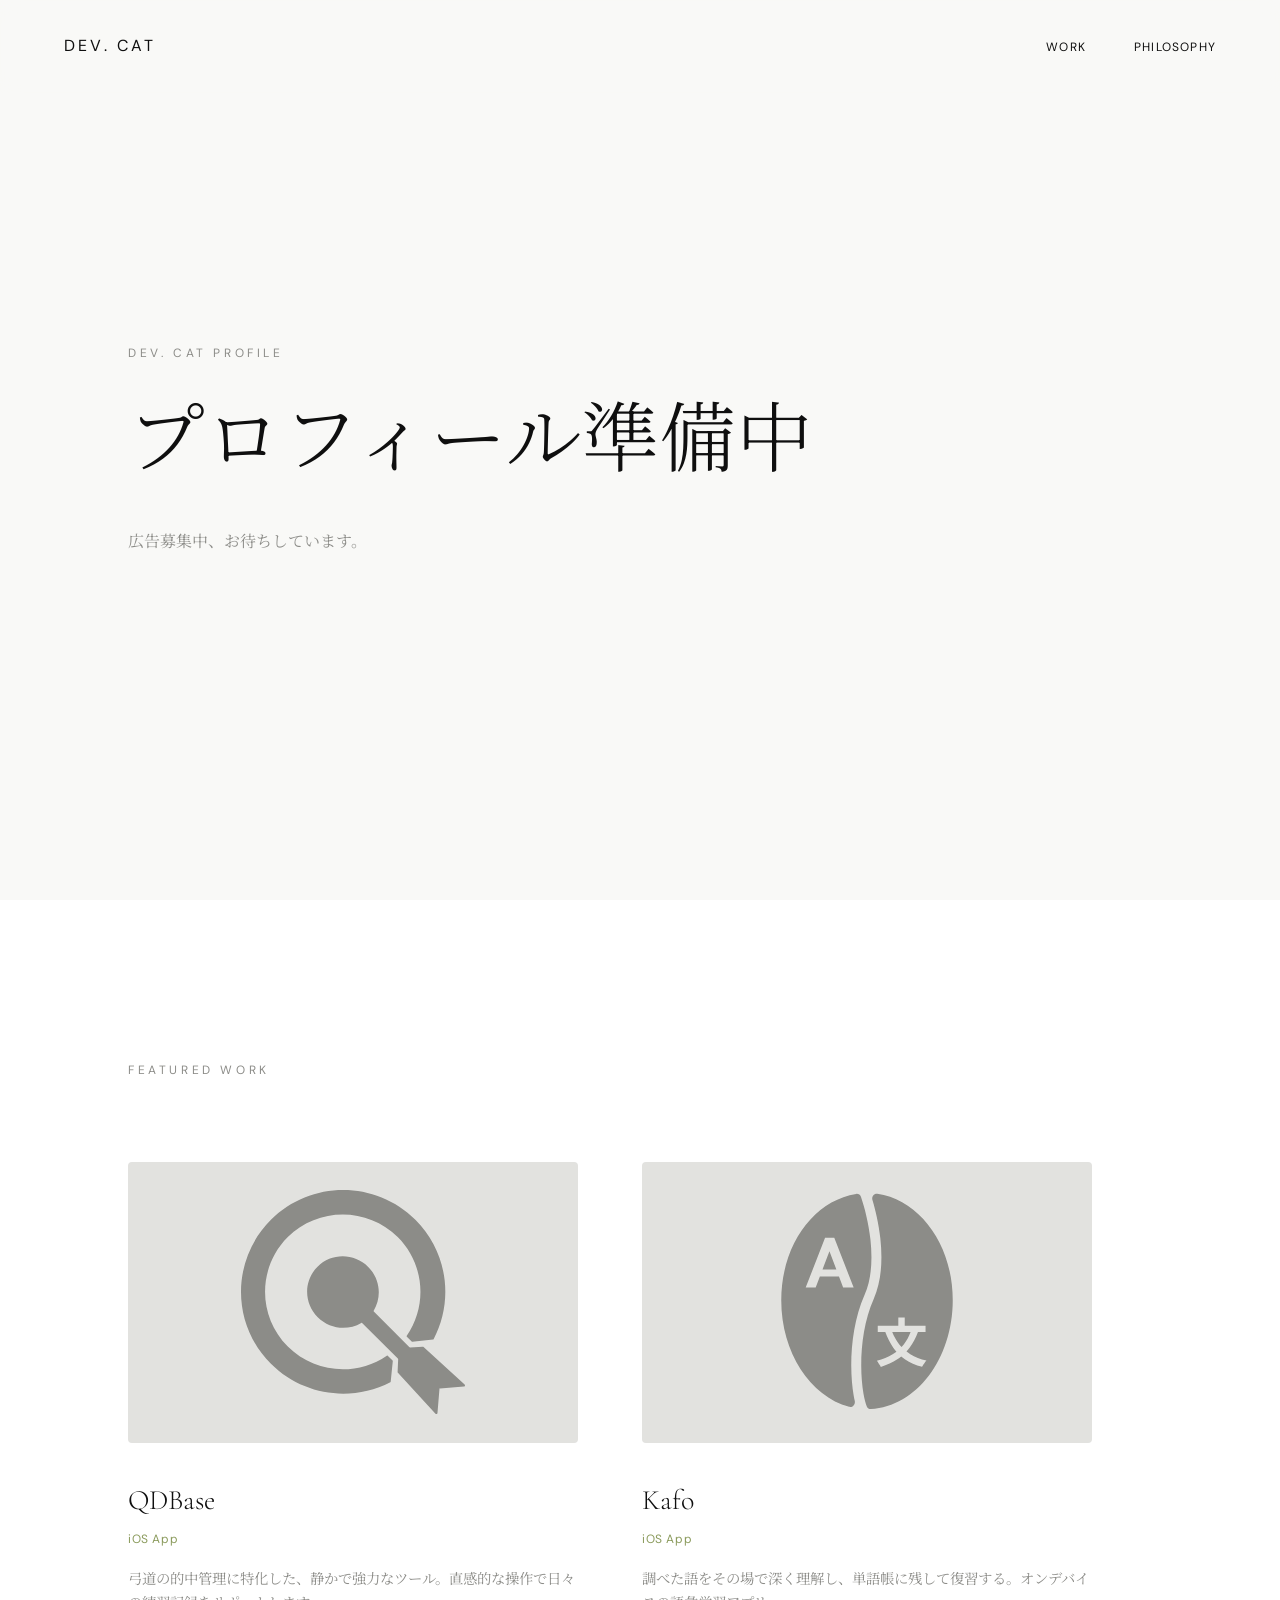
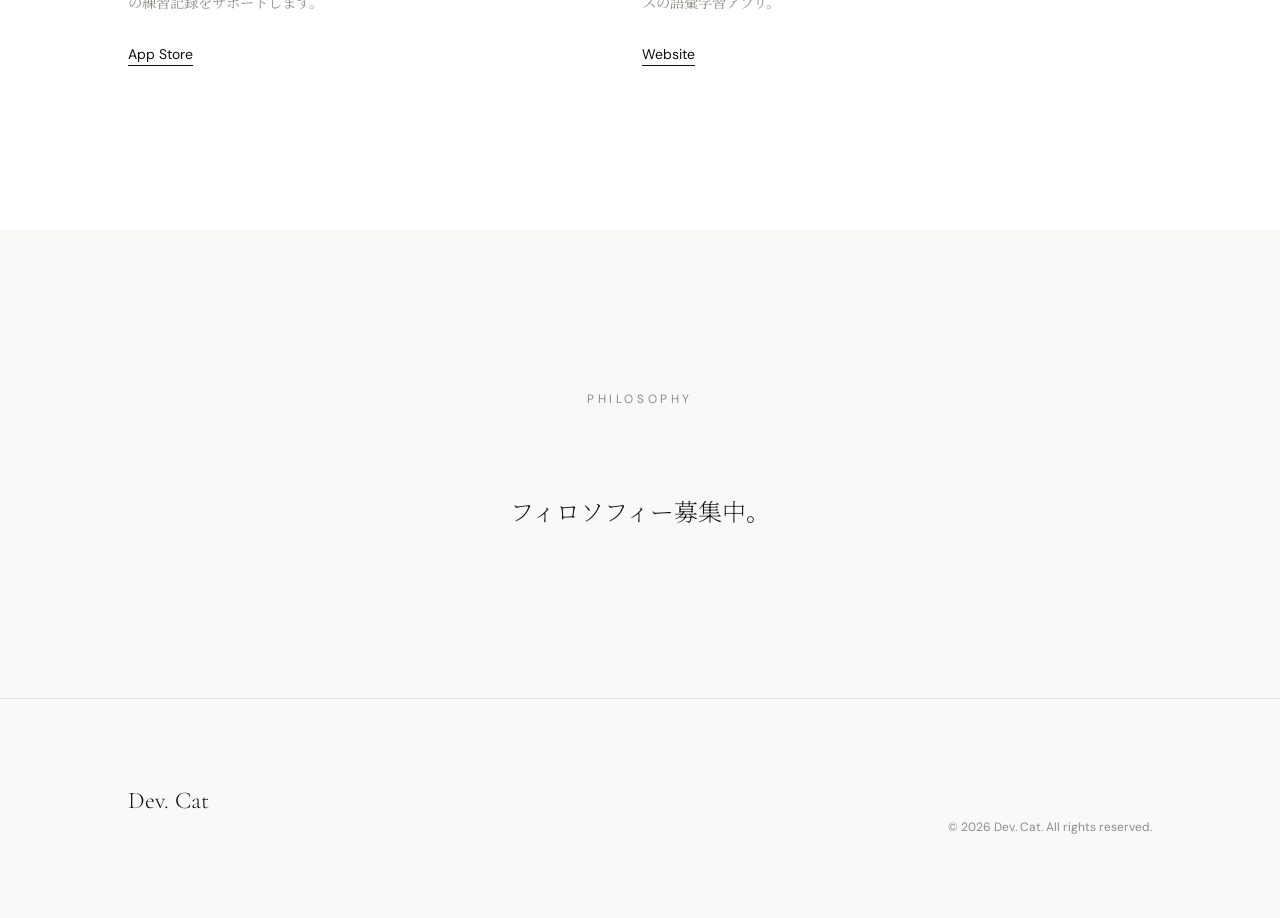
==== commit be1ae28d: "Fix Kafo icon: use SVG like QDBase instead of missing PNG. Co-authored-by: Cursor <cursoragent@curso" ====
--- a/index.html
+++ b/index.html
@@ -46,7 +46,7 @@
 
             <div class="work-card">
                 <div class="app-visual app-visual--has-icon">
-                    <img src="img/kafo-icon.svg" alt="" class="app-visual__icon" width="1024" height="1024">
+                    <img src="img/kafo-icon.svg" alt="" class="app-visual__icon" width="624" height="790">
                 </div>
                 <div class="app-info-mini">
                     <h3 class="serif">Kafo</h3>
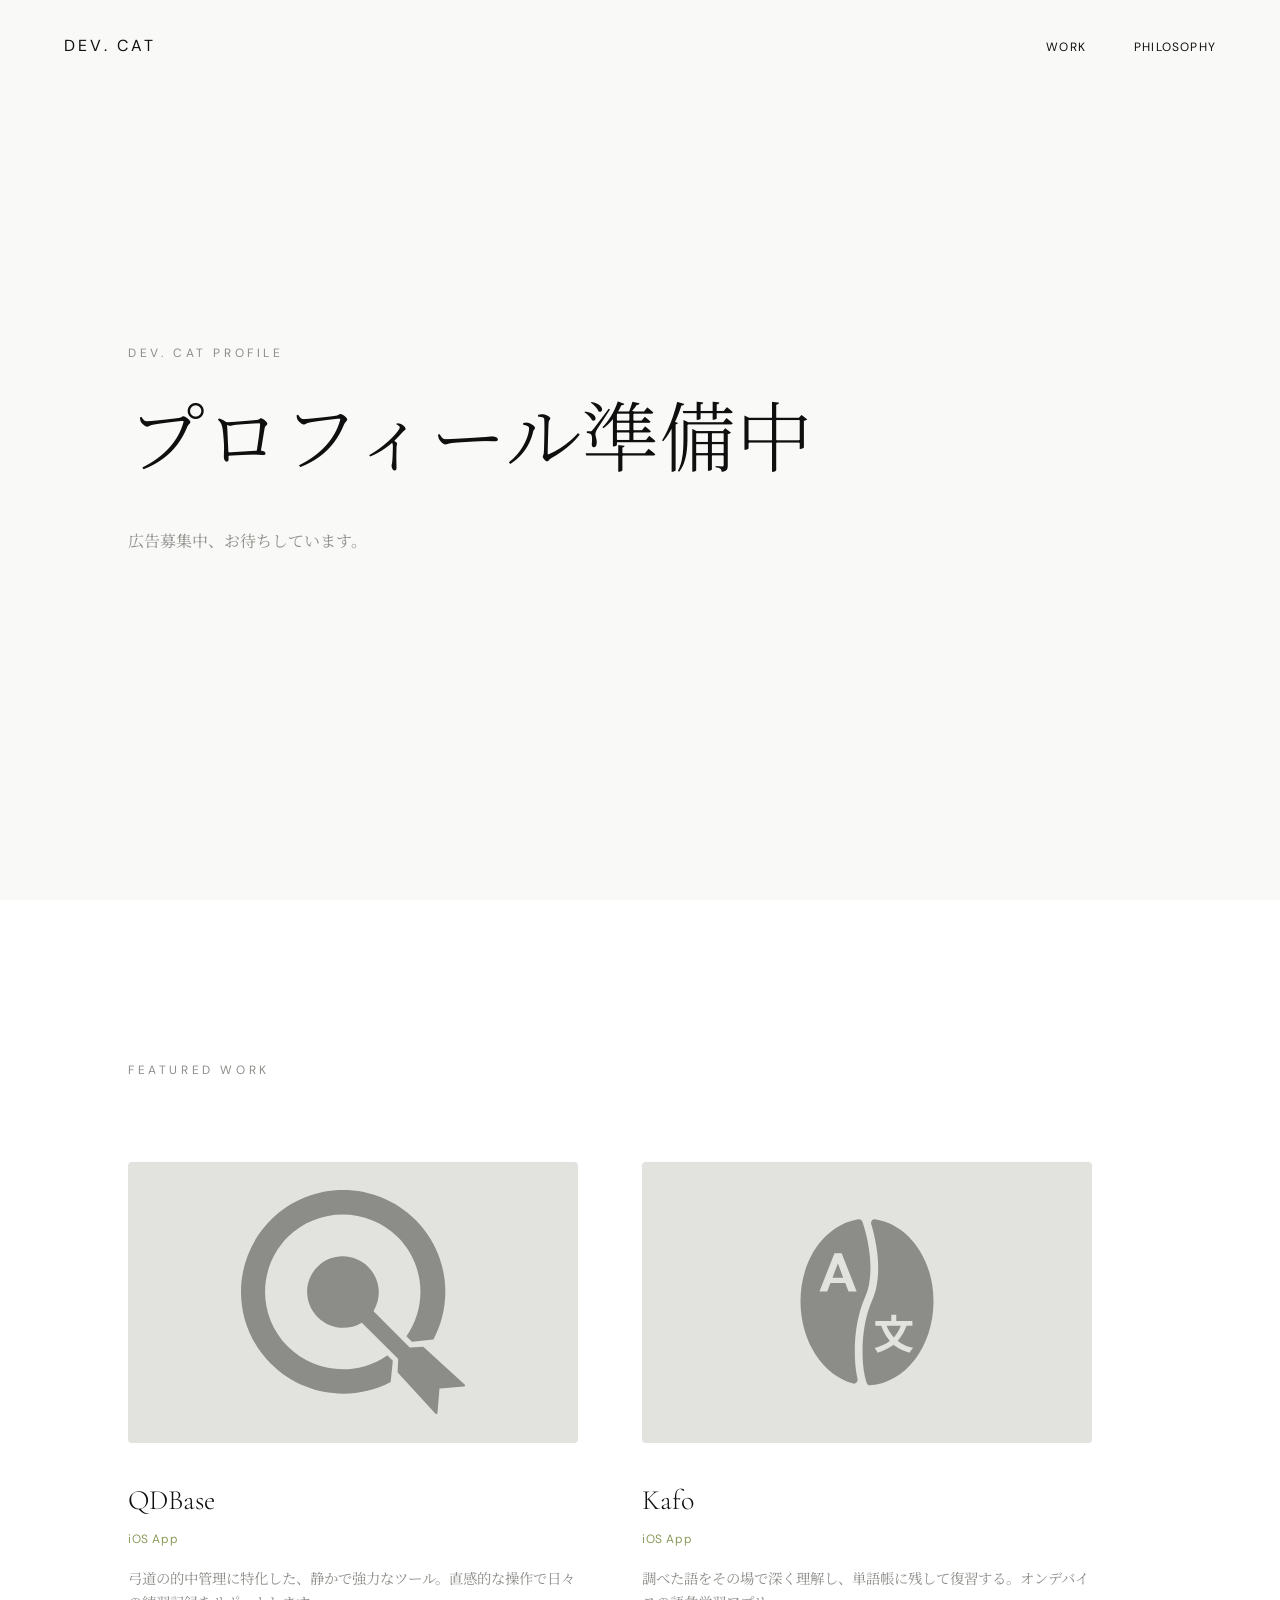
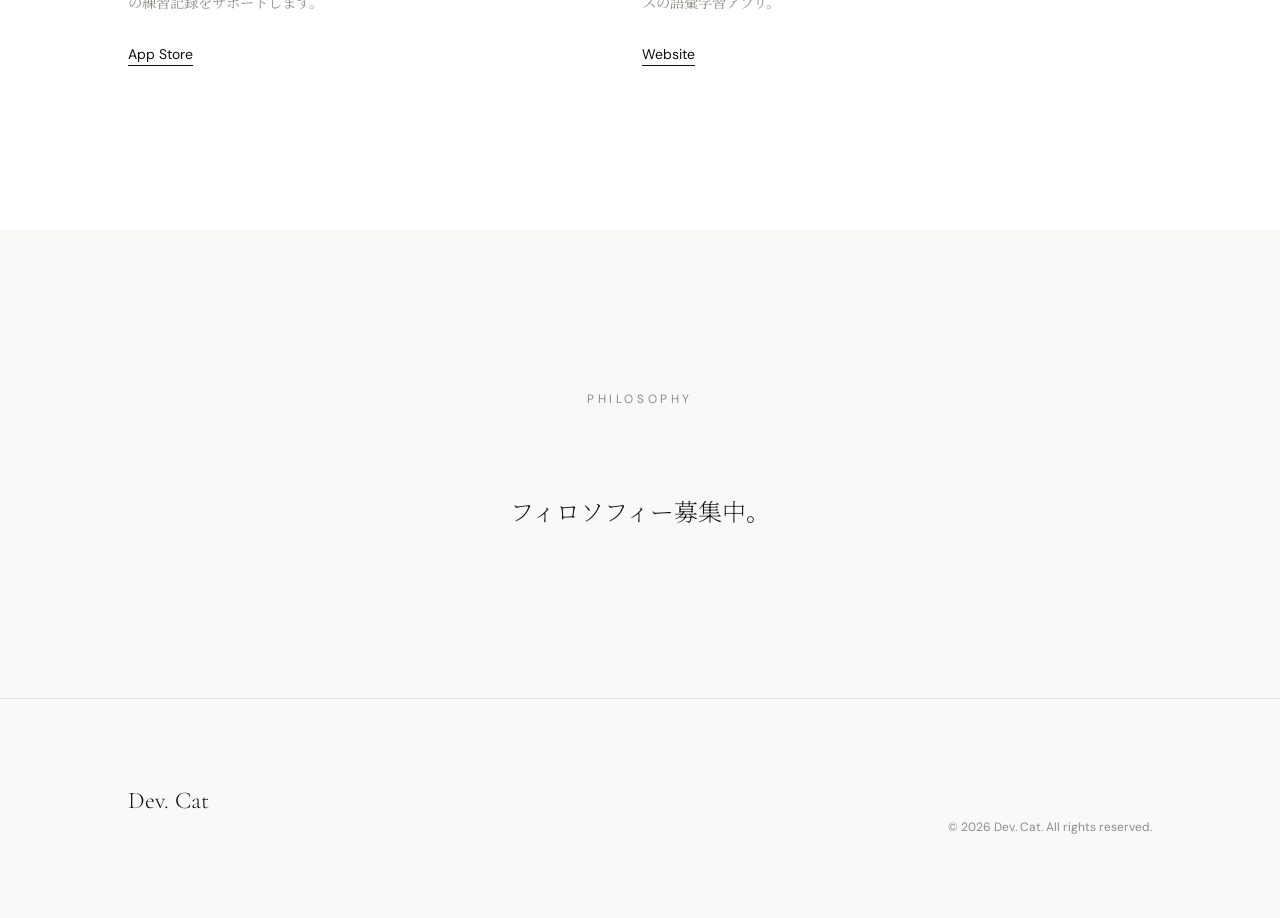
==== commit 29af7036: "Revert Kafo icon crop; use full 1024 viewBox like before. Co-authored-by: Cursor <cursoragent@cursor" ====
--- a/index.html
+++ b/index.html
@@ -46,7 +46,7 @@
 
             <div class="work-card">
                 <div class="app-visual app-visual--has-icon">
-                    <img src="img/kafo-icon.svg" alt="" class="app-visual__icon" width="624" height="790">
+                    <img src="img/kafo-icon.svg" alt="" class="app-visual__icon" width="1024" height="1024">
                 </div>
                 <div class="app-info-mini">
                     <h3 class="serif">Kafo</h3>
